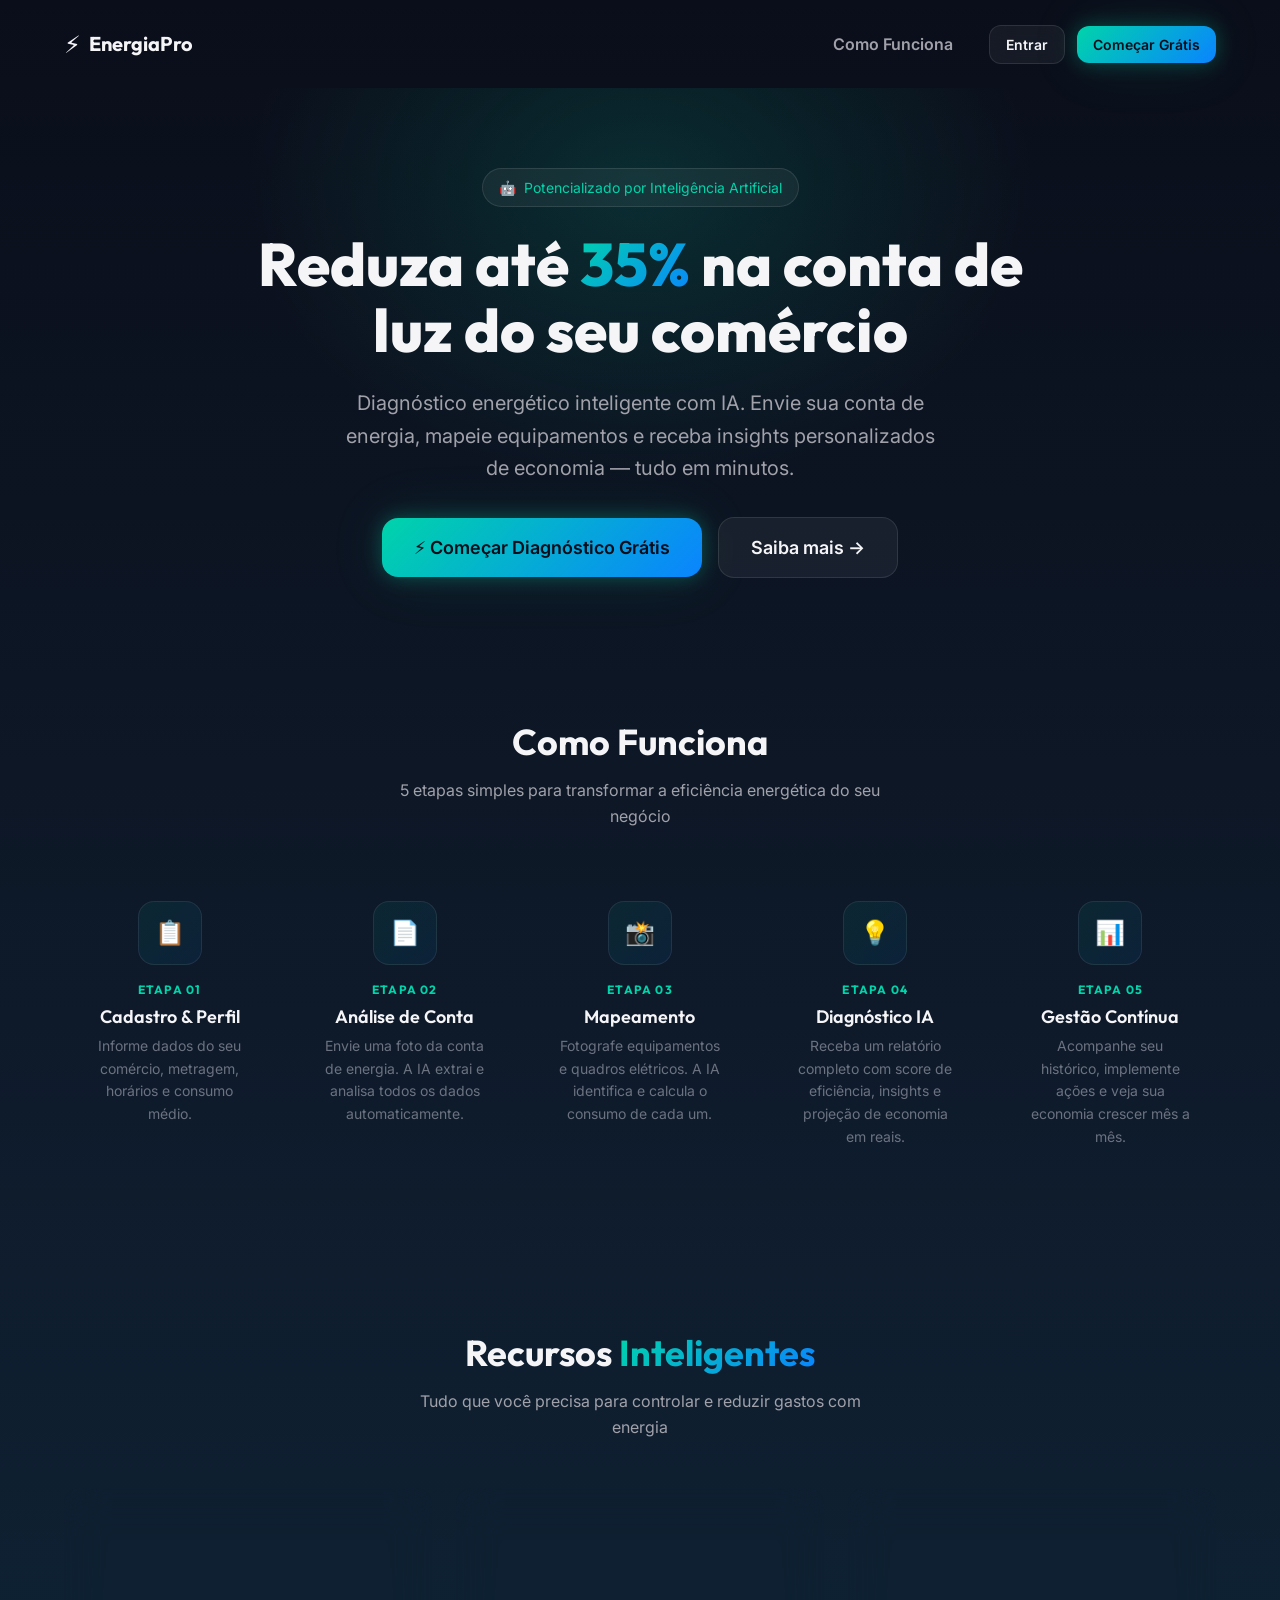
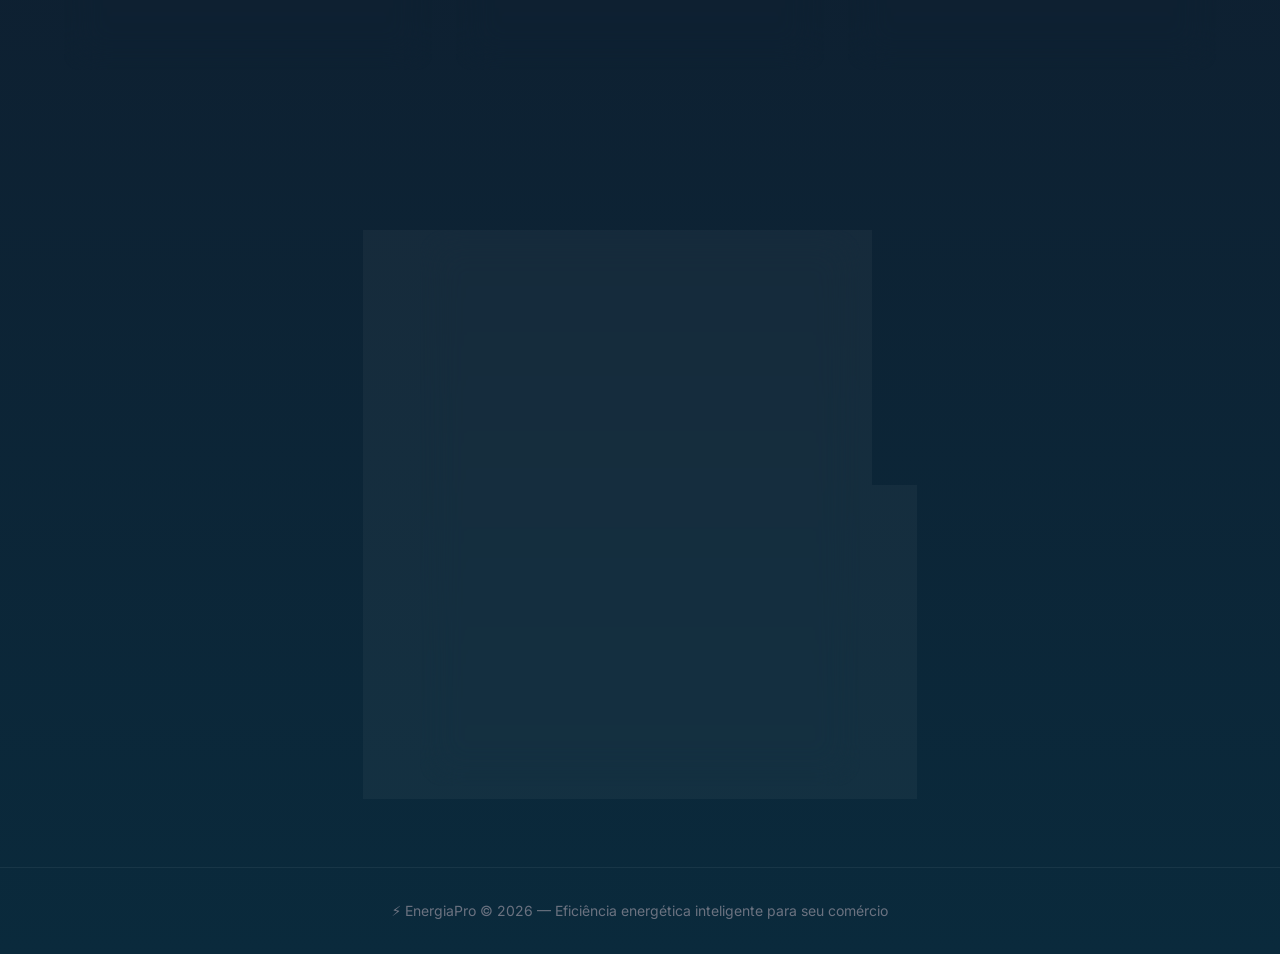
==== index.html @ 725a3801 "feat: EnergiaPro MVP - App de eficiencia energetica com IA" ====
<!DOCTYPE html>
<html lang="pt-BR">
<head>
  <meta charset="UTF-8">
  <meta name="viewport" content="width=device-width, initial-scale=1.0">
  <title>EnergiaPro — Eficiência Energética com IA para seu Comércio</title>
  <meta name="description" content="Reduza até 35% na conta de luz do seu comércio. Diagnóstico energético inteligente com IA. Análise de conta, mapeamento de equipamentos e insights de economia.">
  <meta name="keywords" content="eficiência energética, conta de luz, economia energia, comércio, diagnóstico energético, IA, mercado livre energia">
  <meta name="theme-color" content="#0A0E1A">
  <link rel="preconnect" href="https://fonts.googleapis.com">
  <link rel="preconnect" href="https://fonts.gstatic.com" crossorigin>
  <link href="https://fonts.googleapis.com/css2?family=Inter:wght@400;500;600;700&family=Outfit:wght@600;700;800&display=swap" rel="stylesheet">
  <link rel="stylesheet" href="css/variables.css">
  <link rel="stylesheet" href="css/base.css">
  <link rel="stylesheet" href="css/components.css">
  <link rel="stylesheet" href="css/animations.css">
  <link rel="stylesheet" href="css/pages.css">
</head>
<body class="landing">

  <!-- Navigation -->
  <header>
    <div class="container">
      <nav class="landing__nav" id="landing-nav">
        <a href="#" class="landing__logo">
          <span class="landing__logo-icon">⚡</span>
          <span>EnergiaPro</span>
        </a>
        <div class="flex items-center gap-3">
          <a href="#como-funciona" class="btn btn--ghost">Como Funciona</a>
          <button class="btn btn--secondary btn--sm" id="btn-login-nav">Entrar</button>
          <button class="btn btn--primary btn--sm" id="btn-signup-nav">Começar Grátis</button>
        </div>
      </nav>
    </div>
  </header>

  <!-- Hero Section -->
  <section class="hero" id="hero">
    <div class="hero__glow"></div>
    <div class="container hero__content animate-fade-in-up">
      <div class="hero__badge animate-fade-in">
        <span>🤖</span>
        <span>Potencializado por Inteligência Artificial</span>
      </div>
      <h1 class="hero__title">
        Reduza até <span class="text-gradient">35%</span> na conta de<br>luz do seu comércio
      </h1>
      <p class="hero__subtitle">
        Diagnóstico energético inteligente com IA. Envie sua conta de energia, mapeie equipamentos e receba insights personalizados de economia — tudo em minutos.
      </p>
      <div class="hero__cta">
        <button class="btn btn--primary btn--lg animate-pulse-glow" id="btn-start-hero">
          ⚡ Começar Diagnóstico Grátis
        </button>
        <button class="btn btn--secondary btn--lg" onclick="document.getElementById('como-funciona').scrollIntoView({behavior:'smooth'})">
          Saiba mais →
        </button>
      </div>
    </div>
  </section>

  <!-- How It Works -->
  <section class="section" id="como-funciona">
    <div class="container">
      <div class="text-center" style="margin-bottom: var(--space-12);">
        <h2 class="animate-fade-in-up">Como Funciona</h2>
        <p class="animate-fade-in-up" style="max-width:500px;margin:var(--space-4) auto 0;">5 etapas simples para transformar a eficiência energética do seu negócio</p>
      </div>
      <div class="how-it-works__grid stagger-children">
        <div class="how-it-works__step">
          <div class="how-it-works__icon">📋</div>
          <div class="how-it-works__number">Etapa 01</div>
          <h4 class="how-it-works__title">Cadastro & Perfil</h4>
          <p class="how-it-works__desc">Informe dados do seu comércio, metragem, horários e consumo médio.</p>
        </div>
        <div class="how-it-works__step">
          <div class="how-it-works__icon">📄</div>
          <div class="how-it-works__number">Etapa 02</div>
          <h4 class="how-it-works__title">Análise de Conta</h4>
          <p class="how-it-works__desc">Envie uma foto da conta de energia. A IA extrai e analisa todos os dados automaticamente.</p>
        </div>
        <div class="how-it-works__step">
          <div class="how-it-works__icon">📸</div>
          <div class="how-it-works__number">Etapa 03</div>
          <h4 class="how-it-works__title">Mapeamento</h4>
          <p class="how-it-works__desc">Fotografe equipamentos e quadros elétricos. A IA identifica e calcula o consumo de cada um.</p>
        </div>
        <div class="how-it-works__step">
          <div class="how-it-works__icon">💡</div>
          <div class="how-it-works__number">Etapa 04</div>
          <h4 class="how-it-works__title">Diagnóstico IA</h4>
          <p class="how-it-works__desc">Receba um relatório completo com score de eficiência, insights e projeção de economia em reais.</p>
        </div>
        <div class="how-it-works__step">
          <div class="how-it-works__icon">📊</div>
          <div class="how-it-works__number">Etapa 05</div>
          <h4 class="how-it-works__title">Gestão Contínua</h4>
          <p class="how-it-works__desc">Acompanhe seu histórico, implemente ações e veja sua economia crescer mês a mês.</p>
        </div>
      </div>
    </div>
  </section>

  <!-- Features Highlight -->
  <section class="section" id="features">
    <div class="container">
      <div class="text-center" style="margin-bottom:var(--space-12);">
        <h2>Recursos <span class="text-gradient">Inteligentes</span></h2>
        <p style="max-width:500px;margin:var(--space-4) auto 0;">Tudo que você precisa para controlar e reduzir gastos com energia</p>
      </div>
      <div class="grid grid-3 gap-6 stagger-children">
        <div class="card card--highlight">
          <div class="card__header"><div class="card__icon">🔍</div><div><div class="card__title">OCR Inteligente</div><div class="card__subtitle">Análise automática da conta</div></div></div>
          <div class="card__body">Envie uma foto da conta e a IA extrai consumo, demanda, tarifas, impostos e identifica cobranças indevidas automaticamente.</div>
        </div>
        <div class="card card--highlight">
          <div class="card__header"><div class="card__icon" style="background:var(--gradient-warm);">📊</div><div><div class="card__title">Score Energético</div><div class="card__subtitle">Nota 0-100 de eficiência</div></div></div>
          <div class="card__body">Compare seu IEE (kWh/m²) com benchmarks do setor e descubra onde seu comércio está desperdiçando energia.</div>
        </div>
        <div class="card card--highlight">
          <div class="card__header"><div class="card__icon" style="background:linear-gradient(135deg,#5AC8FA,#0A84FF);">💰</div><div><div class="card__title">Mercado Livre</div><div class="card__subtitle">Análise de elegibilidade</div></div></div>
          <div class="card__body">Descubra se seu comércio pode migrar para o Mercado Livre de Energia e economizar de 15% a 35% na conta.</div>
        </div>
      </div>
    </div>
  </section>

  <!-- Auth Section -->
  <section class="section" id="auth-section">
    <div class="container">
      <div class="auth-section" id="auth-container">
        <!-- Sign Up Form (Default) -->
        <div class="auth-card" id="signup-form">
          <div class="auth-card__header">
            <h3 class="auth-card__title">Crie sua conta</h3>
            <p class="auth-card__subtitle">Comece seu diagnóstico energético gratuito</p>
          </div>
          <form id="form-signup" onsubmit="return false;">
            <div class="form-group">
              <label class="form-label" for="signup-name">Nome completo</label>
              <input class="form-input" type="text" id="signup-name" placeholder="Seu nome" required>
            </div>
            <div class="form-group">
              <label class="form-label" for="signup-email">E-mail</label>
              <input class="form-input" type="email" id="signup-email" placeholder="seu@email.com" required>
            </div>
            <div class="form-group">
              <label class="form-label" for="signup-password">Senha</label>
              <input class="form-input" type="password" id="signup-password" placeholder="Mínimo 6 caracteres" required minlength="6">
            </div>
            <button type="submit" class="btn btn--primary btn--full btn--lg" id="btn-signup-submit">
              ⚡ Criar Conta & Começar
            </button>
          </form>
          <div class="auth-card__footer">
            Já tem conta? <a href="#" id="switch-to-login">Entrar</a>
          </div>
        </div>

        <!-- Login Form (Hidden) -->
        <div class="auth-card hidden" id="login-form">
          <div class="auth-card__header">
            <h3 class="auth-card__title">Bem-vindo de volta</h3>
            <p class="auth-card__subtitle">Acesse seu painel de eficiência energética</p>
          </div>
          <form id="form-login" onsubmit="return false;">
            <div class="form-group">
              <label class="form-label" for="login-email">E-mail</label>
              <input class="form-input" type="email" id="login-email" placeholder="seu@email.com" required>
            </div>
            <div class="form-group">
              <label class="form-label" for="login-password">Senha</label>
              <input class="form-input" type="password" id="login-password" placeholder="Sua senha" required>
            </div>
            <button type="submit" class="btn btn--primary btn--full btn--lg" id="btn-login-submit">
              Entrar
            </button>
          </form>
          <div class="auth-card__footer">
            Não tem conta? <a href="#" id="switch-to-signup">Criar conta grátis</a>
          </div>
        </div>
      </div>
    </div>
  </section>

  <!-- Footer -->
  <footer class="landing__footer">
    <div class="container">
      <p>⚡ EnergiaPro © 2026 — Eficiência energética inteligente para seu comércio</p>
    </div>
  </footer>

  <!-- Toast Container -->
  <div class="toast-container" id="toast-container"></div>

  <script src="js/storage.js"></script>
  <script src="js/utils.js"></script>
  <script src="js/auth.js"></script>
</body>
</html>
---- css/variables.css ----
/* ============================================
   EnergiaPro — Design Tokens
   ============================================ */

:root {
  /* ---- Brand Colors ---- */
  --color-primary: #00D4AA;
  --color-primary-light: #33FFCC;
  --color-primary-dark: #00A886;
  --color-secondary: #0A84FF;
  --color-secondary-light: #5AC8FA;
  --color-accent: #FFD60A;
  --color-accent-warm: #FF9F0A;

  /* ---- Semantic Colors ---- */
  --color-success: #30D158;
  --color-warning: #FFD60A;
  --color-danger: #FF453A;
  --color-info: #64D2FF;

  /* ---- Neutral / Dark Theme ---- */
  --color-bg-primary: #0A0E1A;
  --color-bg-secondary: #111827;
  --color-bg-tertiary: #1A2332;
  --color-bg-card: rgba(26, 35, 50, 0.7);
  --color-bg-glass: rgba(255, 255, 255, 0.05);
  --color-bg-glass-hover: rgba(255, 255, 255, 0.08);
  --color-bg-input: rgba(255, 255, 255, 0.06);

  --color-text-primary: #F5F5F7;
  --color-text-secondary: #A1A1AA;
  --color-text-tertiary: #6B7280;
  --color-text-inverse: #0A0E1A;

  --color-border: rgba(255, 255, 255, 0.1);
  --color-border-focus: var(--color-primary);
  --color-divider: rgba(255, 255, 255, 0.06);

  /* ---- Gradients ---- */
  --gradient-primary: linear-gradient(135deg, #00D4AA 0%, #0A84FF 100%);
  --gradient-primary-hover: linear-gradient(135deg, #33FFCC 0%, #5AC8FA 100%);
  --gradient-warm: linear-gradient(135deg, #FFD60A 0%, #FF9F0A 100%);
  --gradient-danger: linear-gradient(135deg, #FF453A 0%, #FF6B6B 100%);
  --gradient-hero: linear-gradient(180deg, #0A0E1A 0%, #0F1D2E 50%, #0A2A3C 100%);
  --gradient-card: linear-gradient(135deg, rgba(0, 212, 170, 0.08) 0%, rgba(10, 132, 255, 0.08) 100%);
  --gradient-glow: radial-gradient(ellipse at center, rgba(0, 212, 170, 0.15) 0%, transparent 70%);

  /* ---- Typography ---- */
  --font-display: 'Outfit', system-ui, sans-serif;
  --font-body: 'Inter', system-ui, sans-serif;
  --font-mono: 'JetBrains Mono', 'Fira Code', monospace;

  --text-xs: 0.75rem;     /* 12px */
  --text-sm: 0.875rem;    /* 14px */
  --text-base: 1rem;      /* 16px */
  --text-lg: 1.125rem;    /* 18px */
  --text-xl: 1.25rem;     /* 20px */
  --text-2xl: 1.5rem;     /* 24px */
  --text-3xl: 1.875rem;   /* 30px */
  --text-4xl: 2.25rem;    /* 36px */
  --text-5xl: 3rem;       /* 48px */
  --text-6xl: 3.75rem;    /* 60px */

  --font-weight-normal: 400;
  --font-weight-medium: 500;
  --font-weight-semibold: 600;
  --font-weight-bold: 700;
  --font-weight-extrabold: 800;

  --line-height-tight: 1.1;
  --line-height-snug: 1.25;
  --line-height-normal: 1.5;
  --line-height-relaxed: 1.625;

  /* ---- Spacing ---- */
  --space-1: 0.25rem;
  --space-2: 0.5rem;
  --space-3: 0.75rem;
  --space-4: 1rem;
  --space-5: 1.25rem;
  --space-6: 1.5rem;
  --space-8: 2rem;
  --space-10: 2.5rem;
  --space-12: 3rem;
  --space-16: 4rem;
  --space-20: 5rem;
  --space-24: 6rem;

  /* ---- Border Radius ---- */
  --radius-sm: 0.375rem;
  --radius-md: 0.5rem;
  --radius-lg: 0.75rem;
  --radius-xl: 1rem;
  --radius-2xl: 1.5rem;
  --radius-full: 9999px;

  /* ---- Shadows ---- */
  --shadow-sm: 0 1px 2px rgba(0, 0, 0, 0.3);
  --shadow-md: 0 4px 12px rgba(0, 0, 0, 0.4);
  --shadow-lg: 0 8px 24px rgba(0, 0, 0, 0.5);
  --shadow-xl: 0 16px 48px rgba(0, 0, 0, 0.6);
  --shadow-glow-primary: 0 0 20px rgba(0, 212, 170, 0.3), 0 0 60px rgba(0, 212, 170, 0.1);
  --shadow-glow-secondary: 0 0 20px rgba(10, 132, 255, 0.3), 0 0 60px rgba(10, 132, 255, 0.1);
  --shadow-glow-accent: 0 0 20px rgba(255, 214, 10, 0.3);

  /* ---- Glass ---- */
  --glass-bg: rgba(255, 255, 255, 0.04);
  --glass-border: rgba(255, 255, 255, 0.08);
  --glass-blur: 20px;

  /* ---- Transitions ---- */
  --transition-fast: 150ms ease;
  --transition-base: 250ms ease;
  --transition-slow: 400ms ease;
  --transition-spring: 500ms cubic-bezier(0.34, 1.56, 0.64, 1);

  /* ---- Z-Index ---- */
  --z-dropdown: 100;
  --z-sticky: 200;
  --z-modal-backdrop: 300;
  --z-modal: 400;
  --z-toast: 500;
  --z-tooltip: 600;

  /* ---- Container ---- */
  --container-sm: 640px;
  --container-md: 768px;
  --container-lg: 1024px;
  --container-xl: 1200px;
}
---- css/base.css ----
/* ============================================
   EnergiaPro — Base Styles & Reset
   ============================================ */

/* --- Modern CSS Reset --- */
*, *::before, *::after {
  box-sizing: border-box;
  margin: 0;
  padding: 0;
}

html {
  font-size: 16px;
  scroll-behavior: smooth;
  -webkit-text-size-adjust: 100%;
  -webkit-font-smoothing: antialiased;
  -moz-osx-font-smoothing: grayscale;
}

body {
  font-family: var(--font-body);
  font-size: var(--text-base);
  font-weight: var(--font-weight-normal);
  line-height: var(--line-height-normal);
  color: var(--color-text-primary);
  background-color: var(--color-bg-primary);
  min-height: 100vh;
  overflow-x: hidden;
}

img, picture, video, canvas, svg {
  display: block;
  max-width: 100%;
}

input, button, textarea, select {
  font: inherit;
  color: inherit;
}

a {
  color: var(--color-primary);
  text-decoration: none;
  transition: color var(--transition-fast);
}
a:hover {
  color: var(--color-primary-light);
}

ul, ol {
  list-style: none;
}

h1, h2, h3, h4, h5, h6 {
  font-family: var(--font-display);
  font-weight: var(--font-weight-bold);
  line-height: var(--line-height-tight);
  color: var(--color-text-primary);
}

h1 { font-size: var(--text-5xl); }
h2 { font-size: var(--text-4xl); }
h3 { font-size: var(--text-2xl); }
h4 { font-size: var(--text-xl); }
h5 { font-size: var(--text-lg); }

p {
  color: var(--color-text-secondary);
  line-height: var(--line-height-relaxed);
}

::selection {
  background: rgba(0, 212, 170, 0.3);
  color: var(--color-text-primary);
}

/* --- Scrollbar --- */
::-webkit-scrollbar {
  width: 6px;
}
::-webkit-scrollbar-track {
  background: var(--color-bg-secondary);
}
::-webkit-scrollbar-thumb {
  background: var(--color-border);
  border-radius: var(--radius-full);
}
::-webkit-scrollbar-thumb:hover {
  background: var(--color-text-tertiary);
}

/* --- Layout Utilities --- */
.container {
  width: 100%;
  max-width: var(--container-xl);
  margin: 0 auto;
  padding: 0 var(--space-6);
}

.container--sm { max-width: var(--container-sm); }
.container--md { max-width: var(--container-md); }
.container--lg { max-width: var(--container-lg); }

.flex { display: flex; }
.flex-col { flex-direction: column; }
.flex-wrap { flex-wrap: wrap; }
.items-center { align-items: center; }
.items-start { align-items: flex-start; }
.justify-center { justify-content: center; }
.justify-between { justify-content: space-between; }
.justify-end { justify-content: flex-end; }
.gap-1 { gap: var(--space-1); }
.gap-2 { gap: var(--space-2); }
.gap-3 { gap: var(--space-3); }
.gap-4 { gap: var(--space-4); }
.gap-6 { gap: var(--space-6); }
.gap-8 { gap: var(--space-8); }

.grid { display: grid; }
.grid-2 { grid-template-columns: repeat(2, 1fr); }
.grid-3 { grid-template-columns: repeat(3, 1fr); }
.grid-4 { grid-template-columns: repeat(4, 1fr); }

@media (max-width: 768px) {
  .grid-2, .grid-3, .grid-4 {
    grid-template-columns: 1fr;
  }
  h1 { font-size: var(--text-3xl); }
  h2 { font-size: var(--text-2xl); }
}

@media (max-width: 480px) {
  .container {
    padding: 0 var(--space-4);
  }
}

/* --- Text Utilities --- */
.text-center { text-align: center; }
.text-right { text-align: right; }
.text-primary { color: var(--color-primary); }
.text-secondary { color: var(--color-text-secondary); }
.text-accent { color: var(--color-accent); }
.text-success { color: var(--color-success); }
.text-warning { color: var(--color-warning); }
.text-danger { color: var(--color-danger); }
.text-gradient {
  background: var(--gradient-primary);
  -webkit-background-clip: text;
  -webkit-text-fill-color: transparent;
  background-clip: text;
}

.font-display { font-family: var(--font-display); }
.font-mono { font-family: var(--font-mono); }
.font-medium { font-weight: var(--font-weight-medium); }
.font-semibold { font-weight: var(--font-weight-semibold); }
.font-bold { font-weight: var(--font-weight-bold); }

/* --- Visibility --- */
.sr-only {
  position: absolute;
  width: 1px;
  height: 1px;
  padding: 0;
  margin: -1px;
  overflow: hidden;
  clip: rect(0, 0, 0, 0);
  white-space: nowrap;
  border-width: 0;
}

.hidden { display: none !important; }

/* --- Section spacing --- */
.section {
  padding: var(--space-20) 0;
}

.section--sm {
  padding: var(--space-12) 0;
}
---- css/components.css ----
/* ============================================
   EnergiaPro — Components
   ============================================ */

/* ---- Buttons ---- */
.btn {
  display: inline-flex;
  align-items: center;
  justify-content: center;
  gap: var(--space-2);
  padding: var(--space-3) var(--space-6);
  font-family: var(--font-body);
  font-size: var(--text-base);
  font-weight: var(--font-weight-semibold);
  border: none;
  border-radius: var(--radius-lg);
  cursor: pointer;
  transition: all var(--transition-base);
  position: relative;
  overflow: hidden;
  white-space: nowrap;
  text-decoration: none;
}
.btn:active { transform: scale(0.97); }
.btn--primary {
  background: var(--gradient-primary);
  color: var(--color-text-inverse);
  box-shadow: var(--shadow-glow-primary);
}
.btn--primary:hover {
  box-shadow: 0 0 30px rgba(0,212,170,0.5), 0 0 80px rgba(0,212,170,0.15);
  transform: translateY(-2px);
}
.btn--secondary {
  background: var(--color-bg-glass);
  color: var(--color-text-primary);
  border: 1px solid var(--color-border);
  backdrop-filter: blur(10px);
}
.btn--secondary:hover { border-color: var(--color-primary); color: var(--color-primary); }
.btn--ghost { background: transparent; color: var(--color-text-secondary); }
.btn--ghost:hover { color: var(--color-primary); background: var(--color-bg-glass); }
.btn--danger { background: var(--gradient-danger); color: white; }
.btn--lg { padding: var(--space-4) var(--space-8); font-size: var(--text-lg); border-radius: var(--radius-xl); }
.btn--sm { padding: var(--space-2) var(--space-4); font-size: var(--text-sm); }
.btn--icon { width: 40px; height: 40px; padding: 0; border-radius: var(--radius-lg); }
.btn--full { width: 100%; }
.btn:disabled { opacity: 0.5; cursor: not-allowed; transform: none !important; box-shadow: none !important; }

/* ---- Cards ---- */
.card {
  background: var(--glass-bg);
  border: 1px solid var(--glass-border);
  border-radius: var(--radius-xl);
  padding: var(--space-6);
  backdrop-filter: blur(var(--glass-blur));
  -webkit-backdrop-filter: blur(var(--glass-blur));
  transition: all var(--transition-base);
}
.card:hover { border-color: rgba(255,255,255,0.12); background: var(--color-bg-glass-hover); }
.card--highlight { background: var(--gradient-card); border-color: rgba(0,212,170,0.2); }
.card--highlight:hover { border-color: rgba(0,212,170,0.4); box-shadow: var(--shadow-glow-primary); }
.card__header { display: flex; align-items: center; gap: var(--space-3); margin-bottom: var(--space-4); }
.card__icon {
  width: 48px; height: 48px; display: flex; align-items: center; justify-content: center;
  border-radius: var(--radius-lg); background: var(--gradient-primary); font-size: var(--text-xl); flex-shrink: 0;
}
.card__icon--warning { background: var(--gradient-warm); }
.card__icon--danger { background: var(--gradient-danger); }
.card__title { font-size: var(--text-lg); font-weight: var(--font-weight-semibold); }
.card__subtitle { font-size: var(--text-sm); color: var(--color-text-tertiary); }
.card__body { color: var(--color-text-secondary); font-size: var(--text-sm); line-height: var(--line-height-relaxed); }
.card__footer {
  margin-top: var(--space-4); padding-top: var(--space-4);
  border-top: 1px solid var(--color-divider); display: flex; align-items: center; justify-content: space-between;
}

/* ---- Inputs ---- */
.form-group { position: relative; margin-bottom: var(--space-5); }
.form-label { display: block; font-size: var(--text-sm); font-weight: var(--font-weight-medium); color: var(--color-text-secondary); margin-bottom: var(--space-2); }
.form-input {
  width: 100%; padding: var(--space-3) var(--space-4);
  background: var(--color-bg-input); border: 1px solid var(--color-border);
  border-radius: var(--radius-lg); color: var(--color-text-primary);
  font-size: var(--text-base); transition: all var(--transition-fast); outline: none;
}
.form-input:focus { border-color: var(--color-primary); box-shadow: 0 0 0 3px rgba(0,212,170,0.15); background: rgba(255,255,255,0.08); }
.form-input::placeholder { color: var(--color-text-tertiary); }
.form-input--error { border-color: var(--color-danger); }
.form-error { font-size: var(--text-xs); color: var(--color-danger); margin-top: var(--space-1); }
.form-hint { font-size: var(--text-xs); color: var(--color-text-tertiary); margin-top: var(--space-1); }
select.form-input {
  appearance: none;
  background-image: url("data:image/svg+xml,%3Csvg xmlns='http://www.w3.org/2000/svg' width='12' height='12' fill='%23A1A1AA' viewBox='0 0 16 16'%3E%3Cpath d='M8 11L3 6h10z'/%3E%3C/svg%3E");
  background-repeat: no-repeat; background-position: right var(--space-4) center; padding-right: var(--space-10);
}
textarea.form-input { resize: vertical; min-height: 100px; }

/* ---- Toggle ---- */
.toggle { display: flex; align-items: center; gap: var(--space-3); cursor: pointer; }
.toggle__input { position: absolute; opacity: 0; width: 0; height: 0; }
.toggle__slider {
  width: 44px; height: 24px; background: var(--color-bg-tertiary); border: 1px solid var(--color-border);
  border-radius: var(--radius-full); position: relative; transition: all var(--transition-base); flex-shrink: 0;
}
.toggle__slider::after {
  content: ''; position: absolute; width: 18px; height: 18px; background: var(--color-text-secondary);
  border-radius: var(--radius-full); top: 2px; left: 2px; transition: all var(--transition-base);
}
.toggle__input:checked + .toggle__slider { background: var(--color-primary); border-color: var(--color-primary); }
.toggle__input:checked + .toggle__slider::after { transform: translateX(20px); background: white; }
.toggle__label { font-size: var(--text-sm); color: var(--color-text-secondary); }

/* ---- Badges ---- */
.badge {
  display: inline-flex; align-items: center; gap: var(--space-1);
  padding: var(--space-1) var(--space-3); font-size: var(--text-xs);
  font-weight: var(--font-weight-semibold); border-radius: var(--radius-full);
  text-transform: uppercase; letter-spacing: 0.05em;
}
.badge--success { background: rgba(48,209,88,0.15); color: var(--color-success); }
.badge--warning { background: rgba(255,214,10,0.15); color: var(--color-warning); }
.badge--danger { background: rgba(255,69,58,0.15); color: var(--color-danger); }
.badge--info { background: rgba(100,210,255,0.15); color: var(--color-info); }
.badge--primary { background: rgba(0,212,170,0.15); color: var(--color-primary); }

/* ---- Progress ---- */
.progress { width: 100%; height: 8px; background: var(--color-bg-tertiary); border-radius: var(--radius-full); overflow: hidden; }
.progress__bar { height: 100%; background: var(--gradient-primary); border-radius: var(--radius-full); transition: width 0.8s ease; }

/* ---- Stepper ---- */
.stepper {
  display: flex; align-items: center; gap: 0; padding: var(--space-4) var(--space-6);
  background: var(--glass-bg); border: 1px solid var(--glass-border);
  border-radius: var(--radius-xl); backdrop-filter: blur(var(--glass-blur)); overflow-x: auto;
}
.stepper__step { display: flex; align-items: center; gap: var(--space-2); flex-shrink: 0; cursor: pointer; transition: all var(--transition-base); }
.stepper__number {
  width: 32px; height: 32px; display: flex; align-items: center; justify-content: center;
  border-radius: var(--radius-full); font-size: var(--text-sm); font-weight: var(--font-weight-bold);
  background: var(--color-bg-tertiary); color: var(--color-text-tertiary); border: 2px solid var(--color-border);
  transition: all var(--transition-base); flex-shrink: 0;
}
.stepper__label { font-size: var(--text-sm); color: var(--color-text-tertiary); font-weight: var(--font-weight-medium); white-space: nowrap; }
.stepper__connector { flex: 1; min-width: 24px; height: 2px; background: var(--color-border); margin: 0 var(--space-2); }
.stepper__step--active .stepper__number { background: var(--gradient-primary); color: var(--color-text-inverse); border-color: var(--color-primary); box-shadow: var(--shadow-glow-primary); }
.stepper__step--active .stepper__label { color: var(--color-primary); }
.stepper__step--completed .stepper__number { background: var(--color-primary); color: var(--color-text-inverse); border-color: var(--color-primary); }
.stepper__step--completed .stepper__label { color: var(--color-text-secondary); }
.stepper__step--completed + .stepper__connector { background: var(--color-primary); }
@media (max-width: 768px) { .stepper__label { display: none; } .stepper { justify-content: center; padding: var(--space-3) var(--space-4); } }

/* ---- Upload Zone ---- */
.upload-zone {
  border: 2px dashed var(--color-border); border-radius: var(--radius-xl);
  padding: var(--space-10); text-align: center; cursor: pointer;
  transition: all var(--transition-base); background: var(--color-bg-glass); position: relative;
}
.upload-zone:hover, .upload-zone--dragover { border-color: var(--color-primary); background: rgba(0,212,170,0.05); }
.upload-zone__icon { font-size: var(--text-4xl); margin-bottom: var(--space-3); }
.upload-zone__title { font-size: var(--text-lg); font-weight: var(--font-weight-semibold); color: var(--color-text-primary); margin-bottom: var(--space-2); }
.upload-zone__subtitle { font-size: var(--text-sm); color: var(--color-text-tertiary); }
.upload-zone__input { position: absolute; inset: 0; opacity: 0; cursor: pointer; }
.upload-zone__preview { position: relative; display: inline-block; }
.upload-zone__preview img { max-height: 200px; border-radius: var(--radius-lg); border: 1px solid var(--color-border); }
.upload-zone__remove {
  position: absolute; top: -8px; right: -8px; width: 28px; height: 28px;
  background: var(--color-danger); color: white; border: none; border-radius: var(--radius-full);
  cursor: pointer; display: flex; align-items: center; justify-content: center; font-size: var(--text-sm);
}

/* ---- Modal ---- */
.modal-backdrop {
  position: fixed; inset: 0; background: rgba(0,0,0,0.6); backdrop-filter: blur(8px);
  z-index: var(--z-modal-backdrop); display: flex; align-items: center; justify-content: center;
  padding: var(--space-4); opacity: 0; visibility: hidden; transition: all var(--transition-base);
}
.modal-backdrop--active { opacity: 1; visibility: visible; }
.modal {
  background: var(--color-bg-secondary); border: 1px solid var(--color-border);
  border-radius: var(--radius-2xl); padding: var(--space-8); max-width: 500px; width: 100%;
  max-height: 90vh; overflow-y: auto; z-index: var(--z-modal);
  transform: scale(0.95) translateY(10px); transition: transform var(--transition-spring);
}
.modal-backdrop--active .modal { transform: scale(1) translateY(0); }
.modal__header { display: flex; align-items: center; justify-content: space-between; margin-bottom: var(--space-6); }
.modal__title { font-size: var(--text-xl); font-weight: var(--font-weight-bold); }
.modal__close {
  width: 36px; height: 36px; display: flex; align-items: center; justify-content: center;
  background: var(--color-bg-glass); border: 1px solid var(--color-border); border-radius: var(--radius-lg);
  color: var(--color-text-secondary); cursor: pointer; transition: all var(--transition-fast); font-size: var(--text-lg);
}
.modal__close:hover { background: var(--color-bg-glass-hover); color: var(--color-text-primary); }

/* ---- Toast ---- */
.toast-container { position: fixed; top: var(--space-6); right: var(--space-6); z-index: var(--z-toast); display: flex; flex-direction: column; gap: var(--space-3); }
.toast {
  display: flex; align-items: center; gap: var(--space-3); padding: var(--space-4) var(--space-5);
  background: var(--color-bg-secondary); border: 1px solid var(--color-border); border-radius: var(--radius-lg);
  box-shadow: var(--shadow-lg); min-width: 300px; max-width: 420px; animation: slideInRight 0.4s ease forwards;
}
.toast--success { border-left: 3px solid var(--color-success); }
.toast--warning { border-left: 3px solid var(--color-warning); }
.toast--error { border-left: 3px solid var(--color-danger); }
.toast--info { border-left: 3px solid var(--color-info); }
.toast__icon { font-size: var(--text-xl); flex-shrink: 0; }
.toast__content { flex: 1; }
.toast__title { font-weight: var(--font-weight-semibold); font-size: var(--text-sm); margin-bottom: 2px; }
.toast__message { font-size: var(--text-xs); color: var(--color-text-secondary); }
.toast__close { background: none; border: none; color: var(--color-text-tertiary); cursor: pointer; padding: var(--space-1); }

/* ---- KPI ---- */
.kpi { text-align: center; padding: var(--space-6); }
.kpi__value {
  font-family: var(--font-display); font-size: var(--text-4xl); font-weight: var(--font-weight-extrabold);
  background: var(--gradient-primary); -webkit-background-clip: text; -webkit-text-fill-color: transparent; background-clip: text;
}
.kpi__label { font-size: var(--text-sm); color: var(--color-text-tertiary); text-transform: uppercase; letter-spacing: 0.05em; }
.kpi__change { display: inline-flex; align-items: center; gap: var(--space-1); font-size: var(--text-xs); font-weight: var(--font-weight-semibold); margin-top: var(--space-2); padding: var(--space-1) var(--space-2); border-radius: var(--radius-full); }
.kpi__change--up { background: rgba(255,69,58,0.15); color: var(--color-danger); }
.kpi__change--down { background: rgba(48,209,88,0.15); color: var(--color-success); }

/* ---- Tabs ---- */
.tabs { display: flex; gap: var(--space-1); background: var(--color-bg-glass); border: 1px solid var(--color-border); border-radius: var(--radius-lg); padding: var(--space-1); }
.tab { padding: var(--space-2) var(--space-4); font-size: var(--text-sm); font-weight: var(--font-weight-medium); color: var(--color-text-tertiary); border-radius: var(--radius-md); cursor: pointer; transition: all var(--transition-fast); border: none; background: none; white-space: nowrap; }
.tab:hover { color: var(--color-text-secondary); background: var(--color-bg-glass); }
.tab--active { color: var(--color-text-primary); background: var(--color-bg-tertiary); }

/* ---- Empty State ---- */
.empty-state { text-align: center; padding: var(--space-12) var(--space-6); }
.empty-state__icon { font-size: 4rem; margin-bottom: var(--space-4); opacity: 0.5; }
.empty-state__title { font-size: var(--text-xl); margin-bottom: var(--space-2); }
.empty-state__description { font-size: var(--text-sm); color: var(--color-text-tertiary); max-width: 400px; margin: 0 auto var(--space-6); }

/* ---- Equipment Item ---- */
.equipment-item {
  display: flex; align-items: center; gap: var(--space-4); padding: var(--space-4);
  background: var(--glass-bg); border: 1px solid var(--glass-border); border-radius: var(--radius-lg); transition: all var(--transition-base);
}
.equipment-item:hover { border-color: rgba(255,255,255,0.12); }
.equipment-item__image { width: 64px; height: 64px; border-radius: var(--radius-md); object-fit: cover; background: var(--color-bg-tertiary); flex-shrink: 0; }
.equipment-item__info { flex: 1; min-width: 0; }
.equipment-item__name { font-weight: var(--font-weight-semibold); margin-bottom: var(--space-1); }
.equipment-item__details { font-size: var(--text-sm); color: var(--color-text-tertiary); }
.equipment-item__consumption { text-align: right; flex-shrink: 0; }
.equipment-item__kwh { font-family: var(--font-display); font-size: var(--text-lg); font-weight: var(--font-weight-bold); color: var(--color-primary); }
.equipment-item__percent { font-size: var(--text-xs); color: var(--color-text-tertiary); }
.equipment-item__actions { display: flex; gap: var(--space-2); }
---- css/animations.css ----
/* ============================================
   EnergiaPro — Animations & Transitions
   ============================================ */

/* --- Keyframes --- */
@keyframes fadeIn {
  from { opacity: 0; }
  to { opacity: 1; }
}

@keyframes fadeInUp {
  from { opacity: 0; transform: translateY(24px); }
  to { opacity: 1; transform: translateY(0); }
}

@keyframes fadeInDown {
  from { opacity: 0; transform: translateY(-24px); }
  to { opacity: 1; transform: translateY(0); }
}

@keyframes slideInLeft {
  from { opacity: 0; transform: translateX(-40px); }
  to { opacity: 1; transform: translateX(0); }
}

@keyframes slideInRight {
  from { opacity: 0; transform: translateX(40px); }
  to { opacity: 1; transform: translateX(0); }
}

@keyframes scaleIn {
  from { opacity: 0; transform: scale(0.9); }
  to { opacity: 1; transform: scale(1); }
}

@keyframes pulse {
  0%, 100% { opacity: 1; }
  50% { opacity: 0.5; }
}

@keyframes pulseGlow {
  0%, 100% { box-shadow: 0 0 20px rgba(0, 212, 170, 0.2); }
  50% { box-shadow: 0 0 40px rgba(0, 212, 170, 0.4), 0 0 80px rgba(0, 212, 170, 0.1); }
}

@keyframes spin {
  to { transform: rotate(360deg); }
}

@keyframes shimmer {
  0% { background-position: -200% 0; }
  100% { background-position: 200% 0; }
}

@keyframes float {
  0%, 100% { transform: translateY(0); }
  50% { transform: translateY(-10px); }
}

@keyframes countUp {
  from { opacity: 0; transform: translateY(10px); }
  to { opacity: 1; transform: translateY(0); }
}

@keyframes progressFill {
  from { width: 0; }
}

@keyframes boltFlash {
  0%, 100% { opacity: 0.3; filter: brightness(1); }
  50% { opacity: 1; filter: brightness(1.5); }
}

@keyframes energyFlow {
  0% { background-position: 0% 50%; }
  50% { background-position: 100% 50%; }
  100% { background-position: 0% 50%; }
}

@keyframes ripple {
  0% { transform: scale(0); opacity: 0.5; }
  100% { transform: scale(4); opacity: 0; }
}

@keyframes typewriter {
  from { width: 0; }
  to { width: 100%; }
}

@keyframes blink {
  0%, 100% { border-color: transparent; }
  50% { border-color: var(--color-primary); }
}

/* --- Utility Classes --- */
.animate-fade-in {
  animation: fadeIn 0.5s ease forwards;
}

.animate-fade-in-up {
  animation: fadeInUp 0.6s ease forwards;
}

.animate-fade-in-down {
  animation: fadeInDown 0.6s ease forwards;
}

.animate-slide-in-left {
  animation: slideInLeft 0.5s ease forwards;
}

.animate-slide-in-right {
  animation: slideInRight 0.5s ease forwards;
}

.animate-scale-in {
  animation: scaleIn 0.4s var(--transition-spring) forwards;
}

.animate-pulse {
  animation: pulse 2s ease-in-out infinite;
}

.animate-pulse-glow {
  animation: pulseGlow 3s ease-in-out infinite;
}

.animate-spin {
  animation: spin 1s linear infinite;
}

.animate-float {
  animation: float 3s ease-in-out infinite;
}

.animate-shimmer {
  background: linear-gradient(90deg,
    var(--color-bg-glass) 0%,
    rgba(255,255,255,0.08) 50%,
    var(--color-bg-glass) 100%
  );
  background-size: 200% 100%;
  animation: shimmer 1.5s ease-in-out infinite;
}

.animate-energy {
  background: linear-gradient(270deg, var(--color-primary), var(--color-secondary), var(--color-primary));
  background-size: 400% 400%;
  animation: energyFlow 4s ease infinite;
}

/* --- Staggered Children --- */
.stagger-children > * {
  opacity: 0;
  animation: fadeInUp 0.5s ease forwards;
}
.stagger-children > *:nth-child(1) { animation-delay: 0.05s; }
.stagger-children > *:nth-child(2) { animation-delay: 0.1s; }
.stagger-children > *:nth-child(3) { animation-delay: 0.15s; }
.stagger-children > *:nth-child(4) { animation-delay: 0.2s; }
.stagger-children > *:nth-child(5) { animation-delay: 0.25s; }
.stagger-children > *:nth-child(6) { animation-delay: 0.3s; }
.stagger-children > *:nth-child(7) { animation-delay: 0.35s; }
.stagger-children > *:nth-child(8) { animation-delay: 0.4s; }

/* --- Page Transitions --- */
.page-enter {
  animation: fadeInUp 0.4s ease forwards;
}

.page-exit {
  animation: fadeIn 0.2s ease reverse forwards;
}

/* --- Loading Skeleton --- */
.skeleton {
  background: linear-gradient(90deg,
    var(--color-bg-tertiary) 25%,
    rgba(255,255,255,0.06) 50%,
    var(--color-bg-tertiary) 75%
  );
  background-size: 200% 100%;
  animation: shimmer 1.5s ease-in-out infinite;
  border-radius: var(--radius-md);
}

.skeleton--text {
  height: 1em;
  width: 80%;
  margin-bottom: var(--space-2);
}

.skeleton--title {
  height: 1.5em;
  width: 60%;
  margin-bottom: var(--space-4);
}

.skeleton--circle {
  width: 48px;
  height: 48px;
  border-radius: var(--radius-full);
}

/* --- Spinner --- */
.spinner {
  width: 24px;
  height: 24px;
  border: 3px solid var(--color-border);
  border-top-color: var(--color-primary);
  border-radius: var(--radius-full);
  animation: spin 0.6s linear infinite;
}

.spinner--lg {
  width: 40px;
  height: 40px;
  border-width: 4px;
}

/* --- Reduced Motion --- */
@media (prefers-reduced-motion: reduce) {
  *, *::before, *::after {
    animation-duration: 0.01ms !important;
    animation-iteration-count: 1 !important;
    transition-duration: 0.01ms !important;
  }
}
---- css/pages.css ----
/* ============================================
   EnergiaPro — Page Styles
   ============================================ */

/* ---- Landing Page ---- */
.landing { background: var(--gradient-hero); }

.landing__nav {
  display: flex; align-items: center; justify-content: space-between;
  padding: var(--space-5) 0; position: relative; z-index: 10;
}

.landing__logo { display: flex; align-items: center; gap: var(--space-2); font-family: var(--font-display); font-size: var(--text-xl); font-weight: var(--font-weight-bold); color: var(--color-text-primary); text-decoration: none; }
.landing__logo-icon { font-size: var(--text-2xl); }

.hero {
  text-align: center; padding: var(--space-20) 0 var(--space-16);
  position: relative; overflow: hidden;
}

.hero__glow {
  position: absolute; top: -200px; left: 50%; transform: translateX(-50%);
  width: 800px; height: 600px; background: var(--gradient-glow); pointer-events: none; z-index: 0;
}

.hero__content { position: relative; z-index: 1; }
.hero__badge { display: inline-flex; align-items: center; gap: var(--space-2); padding: var(--space-2) var(--space-4); background: var(--color-bg-glass); border: 1px solid var(--color-border); border-radius: var(--radius-full); font-size: var(--text-sm); color: var(--color-primary); margin-bottom: var(--space-6); }
.hero__title { font-size: var(--text-6xl); font-weight: var(--font-weight-extrabold); margin-bottom: var(--space-6); line-height: var(--line-height-tight); }
.hero__subtitle { font-size: var(--text-xl); color: var(--color-text-secondary); max-width: 600px; margin: 0 auto var(--space-8); line-height: var(--line-height-relaxed); }
.hero__cta { display: flex; align-items: center; justify-content: center; gap: var(--space-4); flex-wrap: wrap; }

@media (max-width: 768px) {
  .hero { padding: var(--space-10) 0 var(--space-8); }
  .hero__title { font-size: var(--text-3xl); }
  .hero__subtitle { font-size: var(--text-base); padding: 0 var(--space-2); }
  .hero__cta { flex-direction: column; width: 100%; padding: 0 var(--space-4); }
  .hero__cta .btn { width: 100%; }
  .hero__badge { font-size: var(--text-xs); }
  .landing__nav > .flex { gap: var(--space-2); }
  .landing__nav .btn--ghost { display: none; }
  .how-it-works__grid { grid-template-columns: 1fr 1fr; gap: var(--space-3); }
  .how-it-works__step { padding: var(--space-3); }
  .how-it-works__icon { width: 48px; height: 48px; font-size: var(--text-lg); }
  .how-it-works__title { font-size: var(--text-base); }
  .auth-card { padding: var(--space-5); margin: 0 var(--space-2); }
}

/* ---- How It Works ---- */
.how-it-works { position: relative; }
.how-it-works__grid { display: grid; grid-template-columns: repeat(auto-fit, minmax(200px, 1fr)); gap: var(--space-6); }
.how-it-works__step { text-align: center; padding: var(--space-6); }
.how-it-works__icon { width: 64px; height: 64px; margin: 0 auto var(--space-4); display: flex; align-items: center; justify-content: center; background: var(--gradient-card); border: 1px solid var(--glass-border); border-radius: var(--radius-xl); font-size: var(--text-2xl); }
.how-it-works__number { font-family: var(--font-display); font-size: var(--text-xs); font-weight: var(--font-weight-bold); color: var(--color-primary); text-transform: uppercase; letter-spacing: 0.1em; margin-bottom: var(--space-2); }
.how-it-works__title { font-size: var(--text-lg); font-weight: var(--font-weight-semibold); margin-bottom: var(--space-2); }
.how-it-works__desc { font-size: var(--text-sm); color: var(--color-text-tertiary); }

/* ---- Auth Section ---- */
.auth-section { max-width: 440px; margin: 0 auto; }
.auth-card { background: var(--glass-bg); border: 1px solid var(--glass-border); border-radius: var(--radius-2xl); padding: var(--space-8); backdrop-filter: blur(var(--glass-blur)); }
.auth-card__header { text-align: center; margin-bottom: var(--space-8); }
.auth-card__title { font-size: var(--text-2xl); margin-bottom: var(--space-2); }
.auth-card__subtitle { color: var(--color-text-tertiary); font-size: var(--text-sm); }
.auth-card__divider { display: flex; align-items: center; gap: var(--space-4); margin: var(--space-6) 0; color: var(--color-text-tertiary); font-size: var(--text-sm); }
.auth-card__divider::before, .auth-card__divider::after { content: ''; flex: 1; height: 1px; background: var(--color-divider); }
.auth-card__footer { text-align: center; margin-top: var(--space-6); font-size: var(--text-sm); color: var(--color-text-tertiary); }
.auth-card__footer a { color: var(--color-primary); font-weight: var(--font-weight-semibold); }

/* ---- App Layout ---- */
.app-layout { display: flex; min-height: 100vh; }
.app-sidebar {
  width: 260px; background: var(--color-bg-secondary); border-right: 1px solid var(--color-border);
  padding: var(--space-6); display: flex; flex-direction: column; position: fixed; top: 0; left: 0;
  height: 100vh; z-index: var(--z-sticky); transition: transform var(--transition-base);
}
.app-sidebar__logo { display: flex; align-items: center; gap: var(--space-2); font-family: var(--font-display); font-size: var(--text-lg); font-weight: var(--font-weight-bold); margin-bottom: var(--space-8); padding-bottom: var(--space-6); border-bottom: 1px solid var(--color-divider); }
.app-sidebar__nav { flex: 1; display: flex; flex-direction: column; gap: var(--space-1); }
.app-sidebar__link {
  display: flex; align-items: center; gap: var(--space-3); padding: var(--space-3) var(--space-4);
  border-radius: var(--radius-lg); color: var(--color-text-secondary); font-size: var(--text-sm);
  font-weight: var(--font-weight-medium); transition: all var(--transition-fast); cursor: pointer;
  border: none; background: none; width: 100%; text-align: left;
}
.app-sidebar__link:hover { background: var(--color-bg-glass); color: var(--color-text-primary); }
.app-sidebar__link--active { background: var(--gradient-card); color: var(--color-primary); border: 1px solid rgba(0,212,170,0.2); }
.app-sidebar__link-icon { font-size: var(--text-lg); width: 24px; text-align: center; }
.app-sidebar__user { padding-top: var(--space-4); border-top: 1px solid var(--color-divider); display: flex; align-items: center; gap: var(--space-3); }
.app-sidebar__avatar { width: 36px; height: 36px; border-radius: var(--radius-full); background: var(--gradient-primary); display: flex; align-items: center; justify-content: center; font-weight: var(--font-weight-bold); color: var(--color-text-inverse); font-size: var(--text-sm); flex-shrink: 0; }
.app-sidebar__username { font-size: var(--text-sm); font-weight: var(--font-weight-medium); }
.app-sidebar__email { font-size: var(--text-xs); color: var(--color-text-tertiary); }

.app-main { flex: 1; margin-left: 260px; padding: var(--space-8); }
.app-topbar { display: flex; align-items: center; justify-content: space-between; margin-bottom: var(--space-8); }
.app-topbar__title { font-size: var(--text-2xl); font-weight: var(--font-weight-bold); }
.app-topbar__actions { display: flex; align-items: center; gap: var(--space-3); }

.mobile-menu-toggle { display: none; background: none; border: none; color: var(--color-text-primary); font-size: var(--text-xl); cursor: pointer; padding: var(--space-2); }

/* Mobile bottom navigation */
.mobile-bottom-nav {
  display: none; position: fixed; bottom: 0; left: 0; right: 0;
  background: var(--color-bg-secondary); border-top: 1px solid var(--color-border);
  padding: var(--space-2) 0; padding-bottom: env(safe-area-inset-bottom, var(--space-2));
  z-index: var(--z-sticky); backdrop-filter: blur(20px);
}
.mobile-bottom-nav__items {
  display: flex; justify-content: space-around; align-items: center;
}
.mobile-bottom-nav__item {
  display: flex; flex-direction: column; align-items: center; gap: 2px;
  font-size: 10px; color: var(--color-text-tertiary); background: none; border: none;
  cursor: pointer; padding: var(--space-1) var(--space-2); border-radius: var(--radius-md);
  transition: color var(--transition-fast); min-width: 56px;
}
.mobile-bottom-nav__item--active { color: var(--color-primary); }
.mobile-bottom-nav__item-icon { font-size: 1.3rem; }

@media (max-width: 768px) {
  .app-sidebar { transform: translateX(-100%); }
  .app-sidebar--open { transform: translateX(0); box-shadow: var(--shadow-xl); }
  .app-main { margin-left: 0; padding: var(--space-4); padding-bottom: 80px; }
  .mobile-menu-toggle { display: block; }
  .mobile-bottom-nav { display: block; }
  .app-topbar__title { font-size: var(--text-lg); }
  .page-section__title { font-size: var(--text-xl); }
  .page-section__header { margin-bottom: var(--space-5); }
  .analysis-results { grid-template-columns: 1fr; }
  .chart-canvas { height: 220px; }
  .chart-container { padding: var(--space-4); }
  .grid.grid-2 { grid-template-columns: 1fr; }
  .equipment-item { flex-wrap: wrap; }
  .equipment-item__consumption { text-align: left; width: 100%; margin-top: var(--space-2); padding-top: var(--space-2); border-top: 1px solid var(--color-divider); display: flex; align-items: center; gap: var(--space-2); }
  .insight-card__savings { flex-wrap: wrap; }
  .modal { padding: var(--space-5); margin: var(--space-3); max-height: 85vh; }
  .toast-container { left: var(--space-3); right: var(--space-3); top: auto; bottom: 80px; }
  .toast { min-width: unset; }
  .upload-zone { padding: var(--space-6); }
  .btn { min-height: 44px; }
  .form-input { min-height: 44px; font-size: 16px; }
  select.form-input { font-size: 16px; }
}

/* ---- Section Pages ---- */
.page-section { animation: fadeInUp 0.4s ease; }
.page-section__header { margin-bottom: var(--space-8); }
.page-section__title { font-size: var(--text-2xl); font-weight: var(--font-weight-bold); margin-bottom: var(--space-2); }
.page-section__subtitle { color: var(--color-text-tertiary); font-size: var(--text-base); }

/* ---- Analysis Results ---- */
.analysis-results { display: grid; grid-template-columns: repeat(auto-fit, minmax(280px, 1fr)); gap: var(--space-4); }
.analysis-item { display: flex; align-items: center; justify-content: space-between; padding: var(--space-4); background: var(--glass-bg); border: 1px solid var(--glass-border); border-radius: var(--radius-lg); }
.analysis-item__label { font-size: var(--text-sm); color: var(--color-text-tertiary); }
.analysis-item__value { font-family: var(--font-display); font-size: var(--text-lg); font-weight: var(--font-weight-bold); }

/* ---- Insight Cards ---- */
.insight-card { padding: var(--space-5); }
.insight-card__priority { display: flex; align-items: center; gap: var(--space-2); margin-bottom: var(--space-3); }
.insight-card__priority-dot { width: 10px; height: 10px; border-radius: var(--radius-full); flex-shrink: 0; }
.insight-card__priority-dot--green { background: var(--color-success); }
.insight-card__priority-dot--yellow { background: var(--color-warning); }
.insight-card__priority-dot--red { background: var(--color-danger); }
.insight-card__title { font-size: var(--text-base); font-weight: var(--font-weight-semibold); margin-bottom: var(--space-2); }
.insight-card__description { font-size: var(--text-sm); color: var(--color-text-secondary); margin-bottom: var(--space-3); }
.insight-card__savings { display: flex; align-items: center; gap: var(--space-2); font-size: var(--text-sm); color: var(--color-success); font-weight: var(--font-weight-semibold); }

/* ---- Dashboard ---- */
.dashboard-grid { display: grid; grid-template-columns: repeat(4, 1fr); gap: var(--space-4); margin-bottom: var(--space-6); }
.chart-container { background: var(--glass-bg); border: 1px solid var(--glass-border); border-radius: var(--radius-xl); padding: var(--space-6); }
.chart-container__header { display: flex; align-items: center; justify-content: space-between; margin-bottom: var(--space-4); }
.chart-container__title { font-size: var(--text-lg); font-weight: var(--font-weight-semibold); }
.chart-canvas { width: 100%; height: 300px; }

@media (max-width: 1024px) { .dashboard-grid { grid-template-columns: repeat(2, 1fr); } }
@media (max-width: 600px) {
  .dashboard-grid { grid-template-columns: repeat(2, 1fr); gap: var(--space-3); }
  .dashboard-grid .kpi { padding: var(--space-4); }
  .kpi__value { font-size: var(--text-2xl); }
}

/* ---- Loading Overlay ---- */
.loading-overlay {
  position: fixed; inset: 0; background: rgba(10,14,26,0.85); backdrop-filter: blur(12px);
  display: flex; flex-direction: column; align-items: center; justify-content: center;
  z-index: var(--z-modal); gap: var(--space-4);
}
.loading-overlay__text { font-size: var(--text-lg); color: var(--color-text-secondary); animation: pulse 2s ease infinite; }
.loading-overlay__subtext { font-size: var(--text-sm); color: var(--color-text-tertiary); max-width: 400px; text-align: center; }

/* ---- AI Streaming Response ---- */
.ai-response { padding: var(--space-6); background: var(--glass-bg); border: 1px solid var(--glass-border); border-radius: var(--radius-xl); font-size: var(--text-sm); line-height: var(--line-height-relaxed); white-space: pre-wrap; }
.ai-response--streaming { border-color: rgba(0,212,170,0.3); }
.ai-cursor { display: inline-block; width: 2px; height: 1em; background: var(--color-primary); margin-left: 2px; vertical-align: text-bottom; animation: blink 0.8s infinite; }

/* ---- Footer (Landing) ---- */
.landing__footer { text-align: center; padding: var(--space-8) 0; border-top: 1px solid var(--color-divider); }
.landing__footer p { font-size: var(--text-sm); color: var(--color-text-tertiary); }
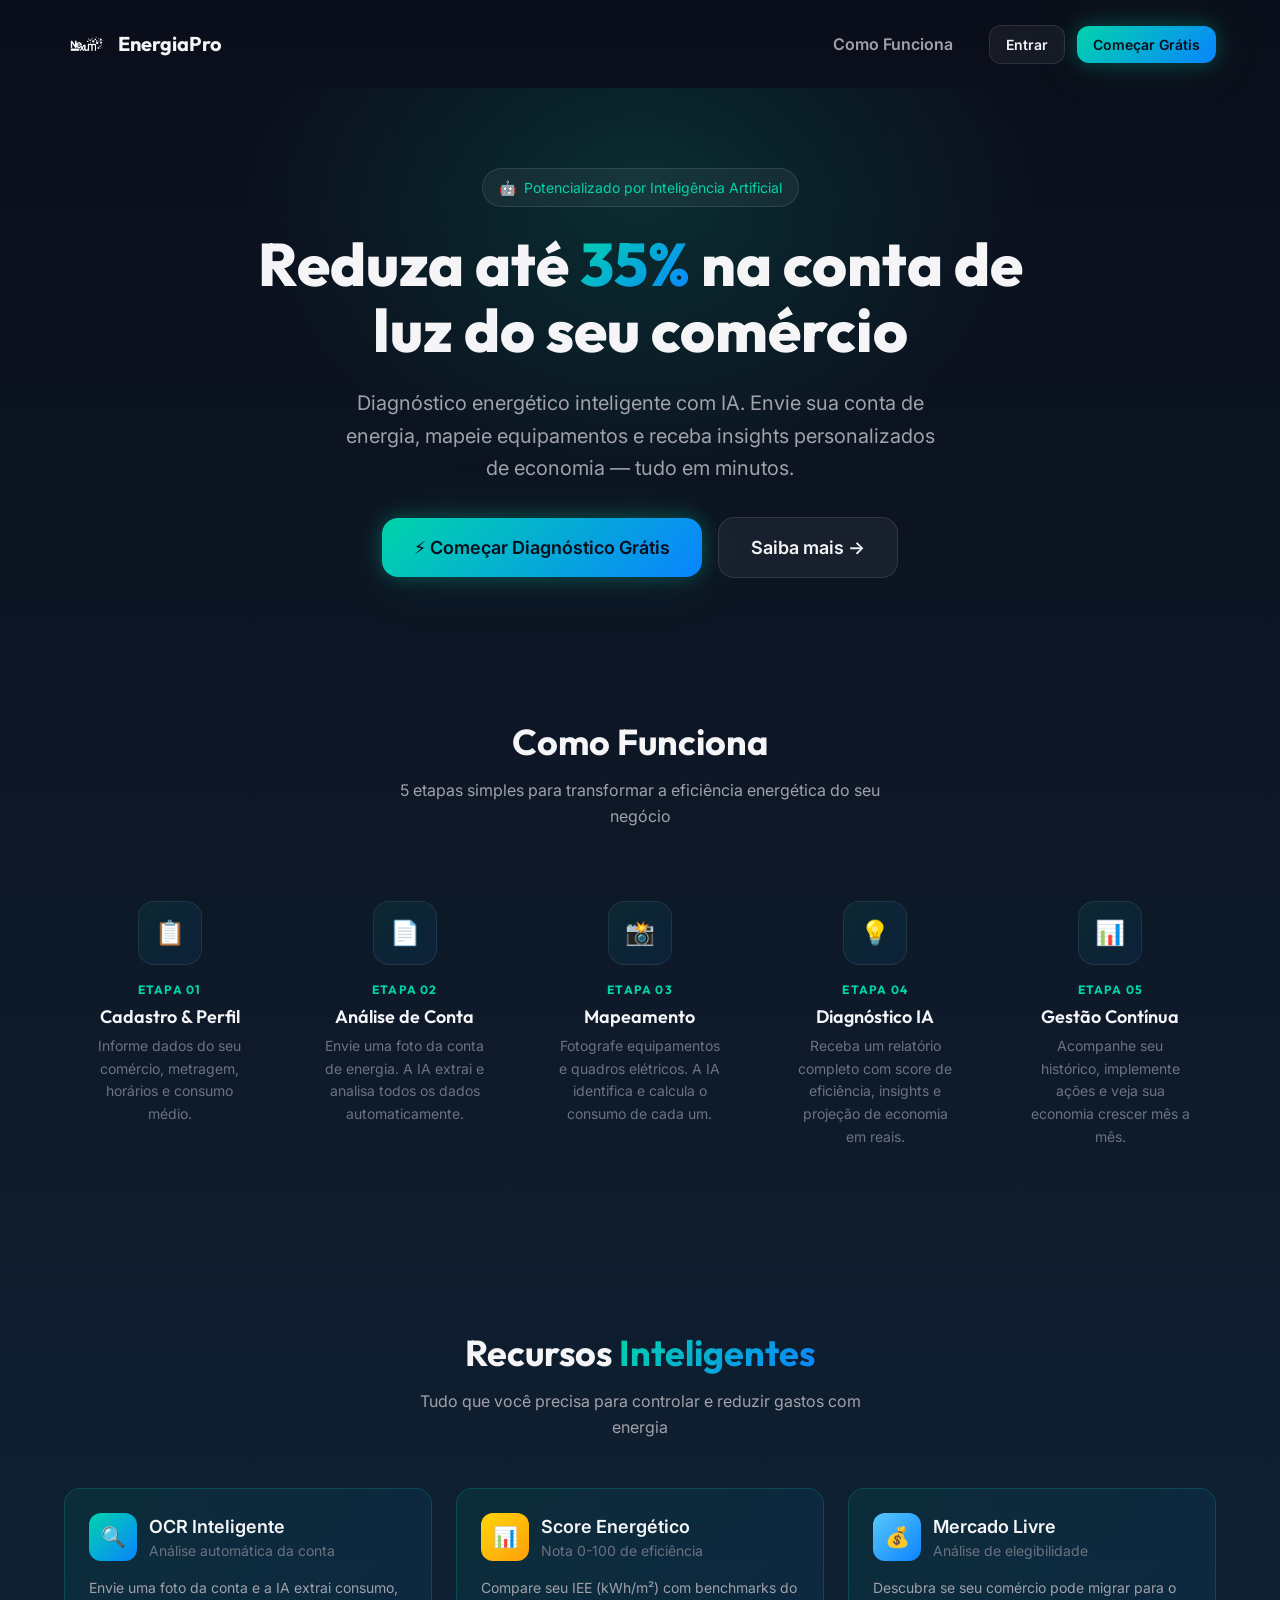
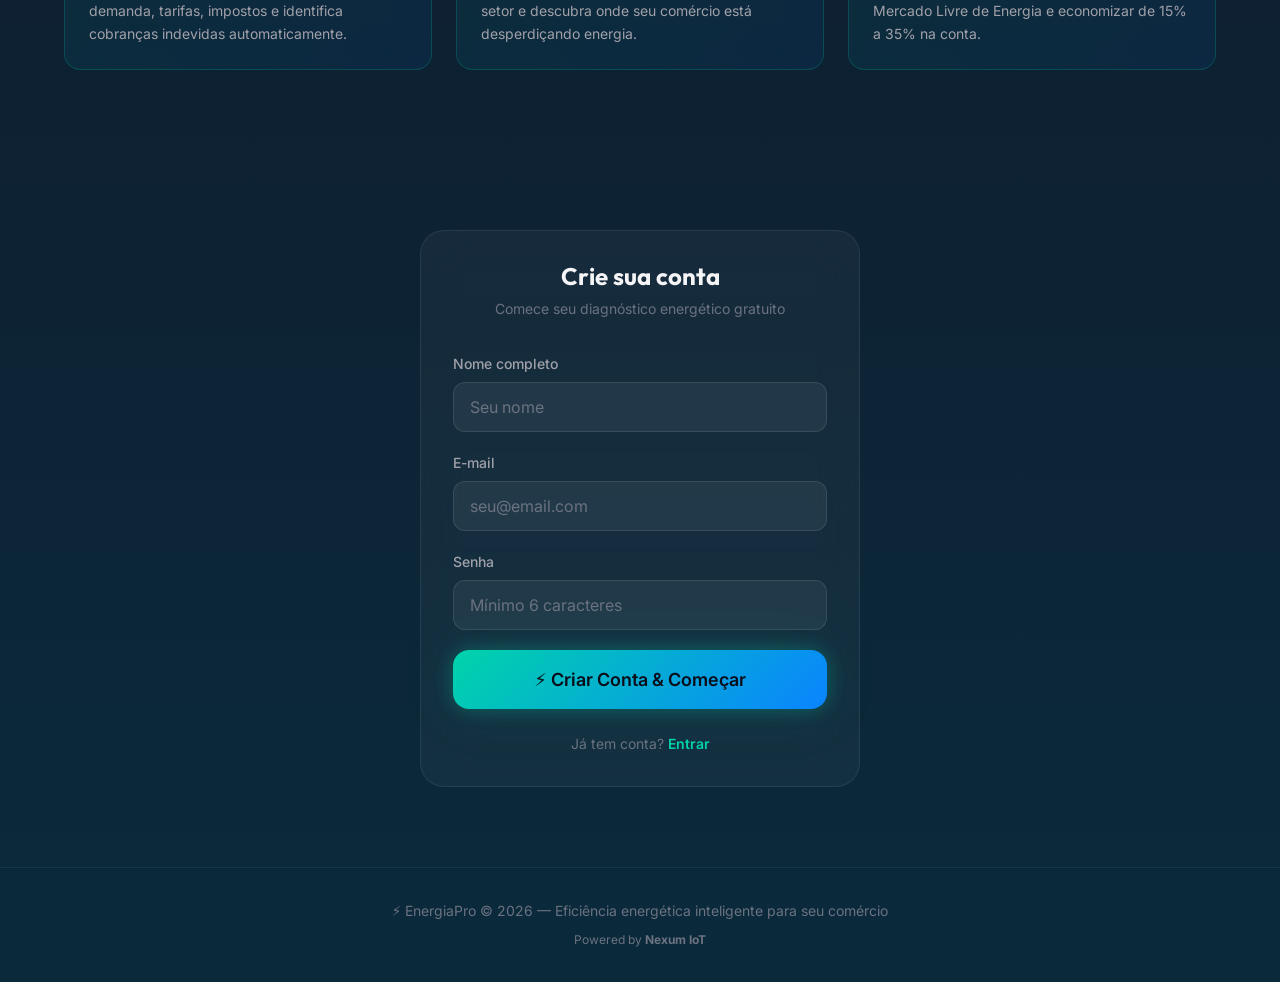
==== commit f5f670a6: "style: add Nexum IoT logo to landing and app" ====
--- a/index.html
+++ b/index.html
@@ -23,7 +23,7 @@
     <div class="container">
       <nav class="landing__nav" id="landing-nav">
         <a href="#" class="landing__logo">
-          <span class="landing__logo-icon">⚡</span>
+          <img src="img/logo-nexum.png" alt="Nexum Logo" style="height: 32px; width: auto; filter: brightness(0) invert(1);">
           <span>EnergiaPro</span>
         </a>
         <div class="flex items-center gap-3">
@@ -189,6 +189,7 @@
   <footer class="landing__footer">
     <div class="container">
       <p>⚡ EnergiaPro © 2026 — Eficiência energética inteligente para seu comércio</p>
+      <p style="margin-top: 8px; font-size: var(--text-xs); color: var(--color-text-tertiary);">Powered by <strong>Nexum IoT</strong></p>
     </div>
   </footer>
 
